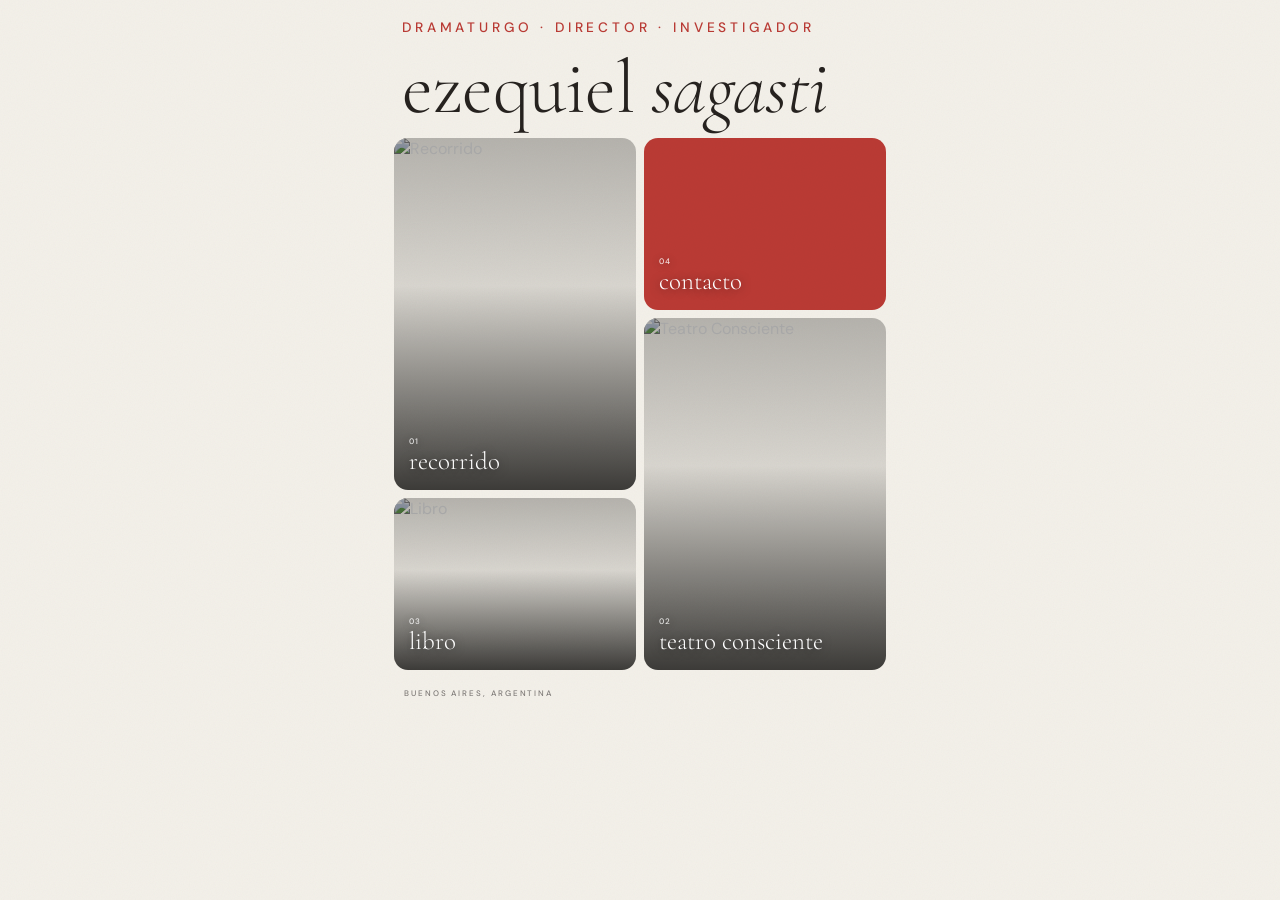
==== index.html @ 7ceebd23 "Add files via upload" ====
<!doctype html>
<html lang="es">
<head>
<meta charset="utf-8">
<meta name="viewport" content="width=device-width, initial-scale=1">
<title>Ezequiel Sagasti</title>
<link rel="stylesheet" href="shared.css">
<link rel="stylesheet" href="site.css">
</head>
<body class="bg-paper grain">

  <div class="statusbar"><span>9:41</span><span class="dots"><i></i><i></i><i></i></span></div>

  <div class="home-screen stagger">
    <div class="mhero">
      <div class="hero-head">
        <div class="eyebrow">dramaturgo · director · investigador</div>
        <h1>ezequiel <em>sagasti</em></h1>
      </div>
    </div>
    <div class="mosaic">
      <a class="mt a" href="recorrido.html"><img src="assets/retrato-ezequiel.jpg" alt="Recorrido"><span class="lab"><span class="n">01</span><span class="t">recorrido</span></span></a>
      <a class="mt b red" href="contacto.html"><span class="lab"><span class="n">04</span><span class="t">contacto</span></span></a>
      <a class="mt c" href="teatro-consciente.html"><img src="assets/tc-04.jpg" alt="Teatro Consciente"><span class="lab"><span class="n">02</span><span class="t">teatro consciente</span></span></a>
      <a class="mt d" href="libro.html"><img src="assets/tapa-libro.jpg" alt="Libro"><span class="lab"><span class="n">03</span><span class="t">libro</span></span></a>
    </div>
    <div class="home-pie">buenos aires, argentina</div>
  </div>

  <script src="anim.js" defer></script>
</body>
</html>
---- shared.css ----
/* ============================================================
   EZEQUIEL SAGASTI — sistema base compartido
   Cormorant Garamond es la voz · DM Sans es la estructura
   ============================================================ */

@import url('https://fonts.googleapis.com/css2?family=Cormorant+Garamond:ital,wght@0,300;0,400;0,500;1,300;1,400;1,500&family=DM+Sans:ital,opsz,wght@0,9..40,300..600;1,9..40,300..500&display=swap');

:root {
  /* color */
  --charcoal:    oklch(0.205 0.010 60);   /* casi negro, cálido */
  --charcoal-2:  oklch(0.255 0.010 60);
  --paper:       oklch(0.955 0.010 85);   /* blanco papel cálido */
  --paper-2:     oklch(0.915 0.012 85);
  --ink:         oklch(0.255 0.008 60);   /* texto carbón */
  --gray:        oklch(0.585 0.006 60);   /* gris dato */
  --gray-soft:   oklch(0.700 0.005 60);
  --red:         oklch(0.535 0.165 27);   /* rojo teatral */
  --red-bright:  oklch(0.585 0.185 27);
  --gold:        oklch(0.720 0.075 75);   /* dorado fechas/premios */

  /* tipo */
  --serif: 'Cormorant Garamond', Georgia, serif;
  --sans:  'DM Sans', system-ui, sans-serif;
}

* { margin: 0; padding: 0; box-sizing: border-box; -webkit-font-smoothing: antialiased; }

html, body { height: 100%; }
body { font-family: var(--sans); }

img { display: block; max-width: 100%; }
a { color: inherit; text-decoration: none; }
button { font: inherit; color: inherit; background: none; border: none; cursor: pointer; }

/* ---- voz: Cormorant ------------------------------------------------ */
.display {
  font-family: var(--serif);
  font-weight: 300;
  line-height: 0.95;
  letter-spacing: -0.01em;
}
.display-italic {
  font-family: var(--serif);
  font-weight: 300;
  font-style: italic;
  line-height: 1.05;
}
.quote {
  font-family: var(--serif);
  font-style: italic;
  font-weight: 300;
  line-height: 1.25;
}

/* ---- estructura: DM Sans ------------------------------------------ */
.eyebrow {
  font-family: var(--sans);
  font-weight: 500;
  font-size: 9px;
  letter-spacing: 0.28em;
  text-transform: uppercase;
  color: var(--red);
  display: inline-flex;
  align-items: center;
  gap: 10px;
}
.eyebrow::before {
  content: "";
  width: 22px;
  height: 1px;
  background: var(--red);
}

.pagehead {
  font-family: var(--sans);
  font-weight: 500;
  font-size: 9px;
  letter-spacing: 0.22em;
  text-transform: uppercase;
  color: var(--gray);
  display: flex;
  justify-content: space-between;
}

.navlink {
  font-family: var(--sans);
  font-weight: 500;
  font-size: 9px;
  letter-spacing: 0.18em;
  text-transform: uppercase;
}

.body-text {
  font-family: var(--sans);
  font-weight: 300;
  font-size: 13px;
  line-height: 1.85;
  text-wrap: pretty;
}

.tag {
  font-family: var(--sans);
  font-weight: 500;
  font-size: 9px;
  letter-spacing: 0.16em;
  text-transform: uppercase;
  padding: 4px 10px;
  border: 0.5px solid var(--gray);
  border-radius: 100px;
  color: var(--gray);
  display: inline-block;
  white-space: nowrap;
}
.tag--rojo { border-color: var(--red); color: var(--red); }
.tag--oro  { border-color: var(--gold); color: var(--gold); }

.btn {
  font-family: var(--sans);
  font-weight: 500;
  font-size: 10px;
  letter-spacing: 0.16em;
  text-transform: uppercase;
  display: inline-flex;
  align-items: center;
  gap: 8px;
  padding: 13px 22px;
  border: 0.5px solid currentColor;
  transition: background .25s, color .25s;
}

.num {
  font-family: var(--serif);
  font-style: italic;
  font-size: 13px;
  color: var(--gray);
}

.datum {
  font-family: var(--serif);
  font-style: italic;
  font-size: 14px;
  color: var(--gray);
}

/* ---- texturas ----------------------------------------------------- */
/* grano sutil, se aplica como overlay fijo dentro del “teléfono” */
.grain::after {
  content: "";
  position: fixed;
  inset: 0;
  pointer-events: none;
  z-index: 9999;
  background-image: url("data:image/svg+xml,%3Csvg xmlns='http://www.w3.org/2000/svg' width='180' height='180'%3E%3Cfilter id='n'%3E%3CfeTurbulence type='fractalNoise' baseFrequency='0.85' numOctaves='2' stitchTiles='stitch'/%3E%3C/filter%3E%3Crect width='100%25' height='100%25' filter='url(%23n)'/%3E%3C/svg%3E");
  background-size: 180px 180px;
  opacity: 0.05;
  mix-blend-mode: multiply;
}
.grain--light::after { mix-blend-mode: multiply; opacity: 0.045; }
.grain--dark::after  { mix-blend-mode: soft-light; opacity: 0.10; }

/* placeholder de imagen rayado con etiqueta monospace */
.ph {
  position: relative;
  background-color: color-mix(in oklch, var(--ph-bg, #444) 92%, transparent);
  background-image: repeating-linear-gradient(
    45deg,
    transparent, transparent 7px,
    color-mix(in oklch, var(--ph-line, #fff) 9%, transparent) 7px,
    color-mix(in oklch, var(--ph-line, #fff) 9%, transparent) 8px
  );
  display: flex;
  align-items: center;
  justify-content: center;
  overflow: hidden;
}
.ph span {
  font-family: ui-monospace, 'SF Mono', Menlo, monospace;
  font-size: 9px;
  letter-spacing: 0.08em;
  text-transform: lowercase;
  color: var(--ph-line, #fff);
  opacity: 0.55;
  text-align: center;
  padding: 0 12px;
}

/* status bar minimal del teléfono */
.statusbar {
  height: 34px;
  display: flex;
  align-items: center;
  justify-content: space-between;
  padding: 0 22px 0 26px;
  font-family: var(--sans);
  font-weight: 500;
  font-size: 11px;
  letter-spacing: 0.02em;
  flex: none;
}
.statusbar .dots { display: flex; gap: 4px; align-items: center; }
.statusbar .dots i {
  width: 5px; height: 5px; border-radius: 50%;
  background: currentColor; display: block; opacity: 0.85;
}

::-webkit-scrollbar { width: 0; height: 0; }
---- site.css ----
/* ============================================================
   EZEQUIEL SAGASTI — sitio multipágina
   Home (mosaico molinete) + Recorrido + Teatro Consciente + Libro
   Usa los tokens y helpers de ../shared/shared.css
   ============================================================ */

*{box-sizing:border-box;}
html,body{margin:0;}
body{
  font-family:var(--sans);
  background:var(--paper); color:var(--ink);
  min-height:100vh;
  -webkit-font-smoothing:antialiased;
}
img{display:block;max-width:100%;}
a{color:inherit;text-decoration:none;}
::-webkit-scrollbar{width:0;height:0;}

/* fondos de página */
body.bg-paper { background:var(--paper);  color:var(--ink);  }
body.bg-paper2{ background:var(--paper-2); color:var(--ink);  }
body.bg-dark  { background:var(--charcoal); color:var(--paper); }

/* grano */
.grain::after{content:"";position:fixed;inset:0;pointer-events:none;z-index:60;
  background-image:url("data:image/svg+xml,%3Csvg xmlns='http://www.w3.org/2000/svg' width='160' height='160'%3E%3Cfilter id='n'%3E%3CfeTurbulence type='fractalNoise' baseFrequency='0.85' numOctaves='2' stitchTiles='stitch'/%3E%3C/filter%3E%3Crect width='100%25' height='100%25' filter='url(%23n)'/%3E%3C/svg%3E");background-size:160px;}
body.bg-dark .grain::after{mix-blend-mode:soft-light;opacity:.10;}
body.bg-paper .grain::after, body.bg-paper2 .grain::after{mix-blend-mode:multiply;opacity:.045;}

/* status bar (chrome del teléfono) */
.statusbar{height:34px;display:flex;align-items:center;justify-content:space-between;
  padding:0 22px 0 26px;font-family:var(--sans);font-weight:500;font-size:11px;color:inherit;}
.statusbar .dots{display:flex;gap:4px;align-items:center;}
.statusbar .dots i{width:5px;height:5px;border-radius:50%;background:currentColor;display:block;opacity:.85;}

/* ---- topbar + menú (páginas internas) ---- */
.topbar{
  position:sticky;top:0;z-index:30;
  display:flex;align-items:center;justify-content:space-between;
  padding:12px 22px 14px;
  background:inherit;
  border-bottom:0.5px solid color-mix(in oklch, currentColor 16%, transparent);
}
.topbar .name{font-family:var(--serif);font-weight:400;font-size:19px;letter-spacing:.01em;}
.topbar .name em{font-style:italic;color:var(--red);}
.burger{display:flex;flex-direction:column;gap:4px;padding:6px;border:0;background:none;cursor:pointer;}
.burger i{width:21px;height:1px;background:currentColor;display:block;transition:.3s;}

.menu{position:fixed;inset:0;z-index:80;background:var(--charcoal);color:var(--paper);
  transform:translateY(-100%);transition:transform .5s cubic-bezier(.7,0,.2,1);
  display:flex;flex-direction:column;padding:22px;}
.menu.open{transform:translateY(0);}
.menu .menu-top{display:flex;justify-content:space-between;align-items:center;margin-bottom:40px;}
.menu .menu-top .name{font-family:var(--serif);font-size:19px;}
.menu .close{font-family:var(--serif);font-size:30px;line-height:1;font-weight:300;border:0;background:none;color:inherit;cursor:pointer;}
.menu nav{display:flex;flex-direction:column;flex:1;justify-content:center;}
.menu nav a{font-family:var(--serif);font-weight:300;font-size:34px;line-height:1.15;
  display:flex;align-items:baseline;gap:14px;transition:color .25s;
  padding:16px 0;border-top:0.5px solid color-mix(in oklch,var(--paper) 16%,transparent);}
.menu nav a:last-child{border-bottom:0.5px solid color-mix(in oklch,var(--paper) 16%,transparent);}
.menu nav a:hover,.menu nav a.active{color:var(--red-bright);}
.menu nav a .mi{font-family:var(--serif);font-style:italic;font-size:13px;color:var(--gray-soft);}
.menu .menu-foot{font-family:var(--sans);font-weight:500;font-size:9px;letter-spacing:.18em;text-transform:uppercase;color:var(--gray-soft);}

/* ============ HOME · mosaico molinete ============ */
.home-screen{position:relative;}
.mhero{padding:18px 22px 14px;}
.mhero .hero-head{display:inline-block;}
.mhero .eyebrow{display:block;width:auto;white-space:nowrap;
  letter-spacing:0.28em;
  font-size:clamp(7.2px,2.56vw,13.7px);margin-bottom:18px;color:var(--red);}
.mhero .eyebrow::before{content:none;}
.mhero h1{font-family:var(--serif);font-weight:300;font-size:clamp(40px,14.2vw,76px);line-height:.92;letter-spacing:-.01em;
  white-space:nowrap;}
.mhero h1 em{font-style:italic;}
.mosaic{display:grid;grid-template-columns:1fr 1fr;grid-template-rows:repeat(3,clamp(132px,40vw,172px));gap:8px;padding:0 14px 4px;}
.mt{border-radius:14px;overflow:hidden;position:relative;display:flex;align-items:flex-end;padding:15px;color:#fff;}
.mt img{position:absolute;inset:0;width:100%;height:100%;object-fit:cover;filter:grayscale(.3) brightness(.66);}
.mt:has(img)::before{content:"";position:absolute;inset:0;z-index:0;
  background:linear-gradient(to top, rgba(20,19,17,.82), rgba(20,19,17,.12) 58%, rgba(20,19,17,.28));}
.mt .lab{position:relative;z-index:1;color:#fff;text-shadow:0 1px 10px rgba(0,0,0,.5);}
.mt .n{display:block;font-family:var(--sans);font-weight:500;font-size:8px;letter-spacing:.16em;text-transform:uppercase;opacity:.85;margin-bottom:3px;}
.mt .t{font-family:var(--serif);font-weight:300;font-size:25px;line-height:1.02;}
.mt.red{background:var(--red);}
.mt.red::before{content:none;}
.mt .ar{position:absolute;top:14px;right:15px;z-index:1;font-size:14px;opacity:.85;}
/* molinete: a recorrido (alta izq), b contacto (rojo), c teatro (alta der), d libro */
.mt.a{grid-column:1;grid-row:1/3;}
.mt.b{grid-column:2;grid-row:1;}
.mt.c{grid-column:2;grid-row:2/4;}
.mt.d{grid-column:1;grid-row:3;}
.home-pie{padding:14px 24px 30px;font-family:var(--sans);font-weight:500;font-size:8px;letter-spacing:.24em;text-transform:uppercase;color:var(--gray);}

/* ============ bloques de sección ============ */
section.block{padding:50px 22px;position:relative;}
.block.dark{background:var(--charcoal);color:var(--paper);}
.block.dark .body-text{color:color-mix(in oklch,var(--paper) 76%,transparent);}
.block.paper{background:var(--paper);color:var(--ink);}
.block.paper2{background:var(--paper-2);color:var(--ink);}
.block::before{content:"";position:absolute;inset:0;pointer-events:none;z-index:0;
  background-image:url("data:image/svg+xml,%3Csvg xmlns='http://www.w3.org/2000/svg' width='160' height='160'%3E%3Cfilter id='n'%3E%3CfeTurbulence type='fractalNoise' baseFrequency='0.85' numOctaves='2' stitchTiles='stitch'/%3E%3C/filter%3E%3Crect width='100%25' height='100%25' filter='url(%23n)'/%3E%3C/svg%3E");background-size:160px;}
.block.dark::before{mix-blend-mode:soft-light;opacity:.10;}
.block.paper::before,.block.paper2::before{mix-blend-mode:multiply;opacity:.05;}
.block>*{position:relative;z-index:1;}

.section-eye{margin-bottom:16px;}
.section-title{font-size:46px;margin:2px 0 22px;line-height:.98;}
.section-title em{font-style:italic;}
.mid-title{font-family:var(--serif);font-weight:300;font-size:46px;line-height:.98;letter-spacing:-.01em;margin-top:68px;}
.mid-title em{font-style:italic;}
p.body-text+p.body-text{margin-top:15px;}
.body-text strong{font-weight:550;color:inherit;}
.body-text a{color:inherit;border-bottom:0.5px solid color-mix(in oklch, currentColor 38%, transparent);transition:color .25s,border-color .25s;}
.body-text a:hover{color:var(--red-bright);border-color:var(--red-bright);}
.body-text a strong{font-weight:550;}
#sueno{scroll-margin-top:64px;}

.portrait{aspect-ratio:3/4;margin:4px 0 26px;overflow:hidden;}
.portrait img{width:100%;height:100%;object-fit:cover;display:block;}

.tags-row{display:flex;flex-wrap:wrap;gap:7px;margin:20px 0;}
.pull{border-left:1.5px solid var(--red);padding-left:18px;margin:30px 0;font-size:25px;}

.pilars{display:flex;flex-direction:column;gap:0;margin-top:14px;}
.pilar{padding:24px 0;border-top:0.5px solid color-mix(in oklch,var(--paper) 16%,transparent);}
.pilar:last-child{border-bottom:0.5px solid color-mix(in oklch,var(--paper) 16%,transparent);}
.pilar .ph-num{display:flex;align-items:baseline;gap:14px;margin-bottom:9px;}
.pilar .num{color:var(--gold);}
.pilar h4{font-family:var(--serif);font-weight:300;font-size:30px;}

.ficha{display:flex;flex-direction:column;margin-top:26px;}
.ficha .row{display:flex;justify-content:space-between;align-items:baseline;gap:16px;padding:12px 0;
  border-top:0.5px solid color-mix(in oklch,var(--paper) 12%,transparent);border-bottom:0.5px solid color-mix(in oklch,var(--paper) 12%,transparent);}
.ficha .k{font-family:var(--sans);font-weight:500;font-size:9px;letter-spacing:.18em;text-transform:uppercase;opacity:.55;}
.ficha .v{font-family:var(--serif);font-style:italic;font-size:15px;text-align:right;}
#teatro .ficha .v{white-space:nowrap;font-size:13.5px;}
#teatro .ficha .k{white-space:nowrap;}

/* aire teatro */
#teatro .section-title{margin-bottom:30px;}
#teatro .pilars{margin-top:28px;}
#teatro .pilar{padding:32px 0;}
#teatro .pull{margin-top:48px;margin-bottom:36px;}
#teatro .body-text+.body-text{margin-top:22px;}
#teatro .ficha{margin-top:44px;}
#teatro .mid-title{margin-top:88px;}
#teatro .mid-title+.body-text{margin-top:32px;}
#teatro .ext-link{margin-top:34px;}

/* carrusel redondeado vertical (estilo teselas) */
.polaroid-carousel{margin:46px 0 40px;}
.po-stack{position:relative;width:225px;margin:6px auto 0;}
.po-back{display:none;}
.po-card{position:relative;z-index:3;margin:0;background:none;padding:0;border-radius:18px;overflow:hidden;
  box-shadow:0 22px 46px -20px rgba(0,0,0,.6);transform:none;will-change:transform,opacity;}
.po-pic{aspect-ratio:4/5;overflow:hidden;background:#2a2724;border-radius:18px;position:relative;}
.po-pic img{position:absolute;inset:0;width:100%;height:100%;object-fit:cover;display:block;opacity:1;transition:opacity .5s ease;}
.po-zone{position:absolute;top:0;bottom:0;width:42%;z-index:4;background:none;border:0;cursor:pointer;}
.po-zone.prev{left:-6%;}.po-zone.next{right:-6%;}
.po-chev{position:absolute;top:50%;transform:translateY(-50%);z-index:5;font-family:var(--serif);font-size:32px;line-height:1;color:rgba(255,255,255,.8);pointer-events:none;text-shadow:0 1px 8px rgba(0,0,0,.55);}
.po-chev.prev{left:8px;}.po-chev.next{right:8px;}
.po-dots{display:flex;gap:6px;justify-content:center;margin-top:24px;}
.po-dots i{width:6px;height:6px;border-radius:50%;background:color-mix(in oklch,var(--paper) 25%,transparent);transition:.3s;cursor:pointer;}
.po-dots i.on{background:var(--red);width:18px;border-radius:3px;}

/* links externos */
.link-row{display:flex;flex-direction:column;gap:14px;align-items:center;margin-top:22px;}
.ext-link{display:flex;align-items:center;gap:11px;width:fit-content;margin:22px auto 0;
  font-family:var(--sans);font-weight:500;font-size:13px;letter-spacing:.03em;
  color:color-mix(in oklch,var(--paper) 85%,transparent);padding-bottom:4px;text-align:center;
  border-bottom:0.5px solid color-mix(in oklch,var(--paper) 28%,transparent);transition:color .25s,border-color .25s;}
.ext-link:hover{color:var(--red-bright);border-color:var(--red-bright);}
.ext-link .ic{width:19px;height:19px;flex:none;}
.link-row .ext-link{margin:0;}

/* libro */
.book-title{display:block;font-size:40px;line-height:1;}
.book-subtitle{display:block;font-size:22px;color:inherit;margin-top:8px;line-height:1.05;margin-bottom:8px;}
.book-cover{aspect-ratio:2/3;max-width:230px;margin:38px 0;box-shadow:0 22px 46px -20px rgba(0,0,0,.5);}
.book-cover img{width:100%;height:100%;object-fit:cover;display:block;}
#libro .body-text+.body-text{margin-top:22px;}
.price-card{border:0.5px solid color-mix(in oklch,var(--ink) 22%,transparent);padding:22px 20px;margin-top:44px;}
.price-card .label{font-family:var(--sans);font-weight:500;font-size:9px;letter-spacing:.2em;text-transform:uppercase;color:var(--gray);}
.price-card .price{font-family:var(--serif);font-weight:300;font-size:44px;margin:8px 0 4px;}
.buy-btns{display:flex;flex-direction:column;gap:10px;margin-top:22px;}
.btn{font-family:var(--sans);font-weight:500;font-size:10px;letter-spacing:.16em;text-transform:uppercase;
  display:inline-flex;align-items:center;justify-content:center;gap:8px;padding:15px 22px;border:0.5px solid currentColor;transition:background .25s,color .25s;}
.btn--solid{background:var(--ink);color:var(--paper);border-color:var(--ink);}
.btn--solid:hover{background:var(--red);border-color:var(--red);}
#libro .pull{margin:44px 0;}

/* contacto (en home) */
.contact-list{display:flex;flex-direction:column;margin-top:40px;}
.contact-row{display:flex;justify-content:space-between;align-items:baseline;gap:16px;padding:20px 2px;
  border-top:0.5px solid color-mix(in oklch,var(--paper) 16%,transparent);transition:padding-left .25s,color .25s;}
.contact-row:last-child{border-bottom:0.5px solid color-mix(in oklch,var(--paper) 16%,transparent);}
.contact-row .cr-k{font-family:var(--sans);font-weight:500;font-size:9px;letter-spacing:.18em;text-transform:uppercase;color:color-mix(in oklch,var(--paper) 42%,transparent);}
.contact-row .cr-v{font-family:var(--serif);font-style:italic;font-size:18px;color:color-mix(in oklch,var(--paper) 88%,transparent);text-align:right;transition:color .25s;}
.contact-row:hover{padding-left:10px;}
.contact-row:hover .cr-v{color:var(--red-bright);}

/* navegación entre páginas (pie de sección) */
.pagenav{display:flex;justify-content:space-between;align-items:center;gap:14px;
  padding:26px 22px 40px;border-top:0.5px solid color-mix(in oklch, currentColor 16%, transparent);}
.pagenav a{font-family:var(--sans);font-weight:500;font-size:9px;letter-spacing:.16em;text-transform:uppercase;
  color:color-mix(in oklch, currentColor 60%, transparent);transition:color .25s;}
.pagenav a:hover{color:var(--red-bright);}
.pagenav .nxt{font-family:var(--serif);font-style:italic;font-size:18px;letter-spacing:0;text-transform:none;color:inherit;}

/* ============================================================
   ANIMACIONES
   ============================================================ */
@media (prefers-reduced-motion: no-preference){
  /* — entrada escalonada — */
  html.anims .stagger>*:nth-child(-n+6){opacity:0;animation:riseIn .6s cubic-bezier(.2,.8,.2,1) both;}
  html.anims .stagger>*:nth-child(1){animation-delay:.45s}
  html.anims .stagger>*:nth-child(2){animation-delay:.58s}
  html.anims .stagger>*:nth-child(3){animation-delay:.71s}
  html.anims .stagger>*:nth-child(4){animation-delay:.84s}
  html.anims .stagger>*:nth-child(5){animation-delay:.97s}
  html.anims .stagger>*:nth-child(6){animation-delay:1.1s}
  @keyframes riseIn{from{opacity:0;transform:translateY(18px)}to{opacity:1;transform:none}}

  /* — máquina de escribir — */
  [data-typewriter].typing::after{content:"";display:inline-block;width:2px;height:.9em;background:var(--red);
    margin-left:3px;vertical-align:-1px;animation:caret .6s step-end infinite;}
  @keyframes caret{50%{opacity:0}}
}

/* ============================================================
   RESPONSIVE — columna centrada + chrome de teléfono adaptativo
   El diseño es mobile-first; en pantallas grandes se centra una
   columna cómoda y se oculta la barra de estado simulada.
   ============================================================ */
.statusbar, .topbar, main, .home-screen{
  max-width:520px; margin-left:auto; margin-right:auto;
}
.menu .menu-top, .menu nav, .menu .menu-foot{
  width:100%; max-width:520px; margin-left:auto; margin-right:auto;
}
@media (min-width:600px){
  .statusbar{display:none;}            /* chrome de teléfono solo en mobile */
  .topbar{top:0;}
}
@media (min-width:900px){
  /* un poco más de aire lateral en escritorio */
  section.block{padding-left:28px;padding-right:28px;}
}
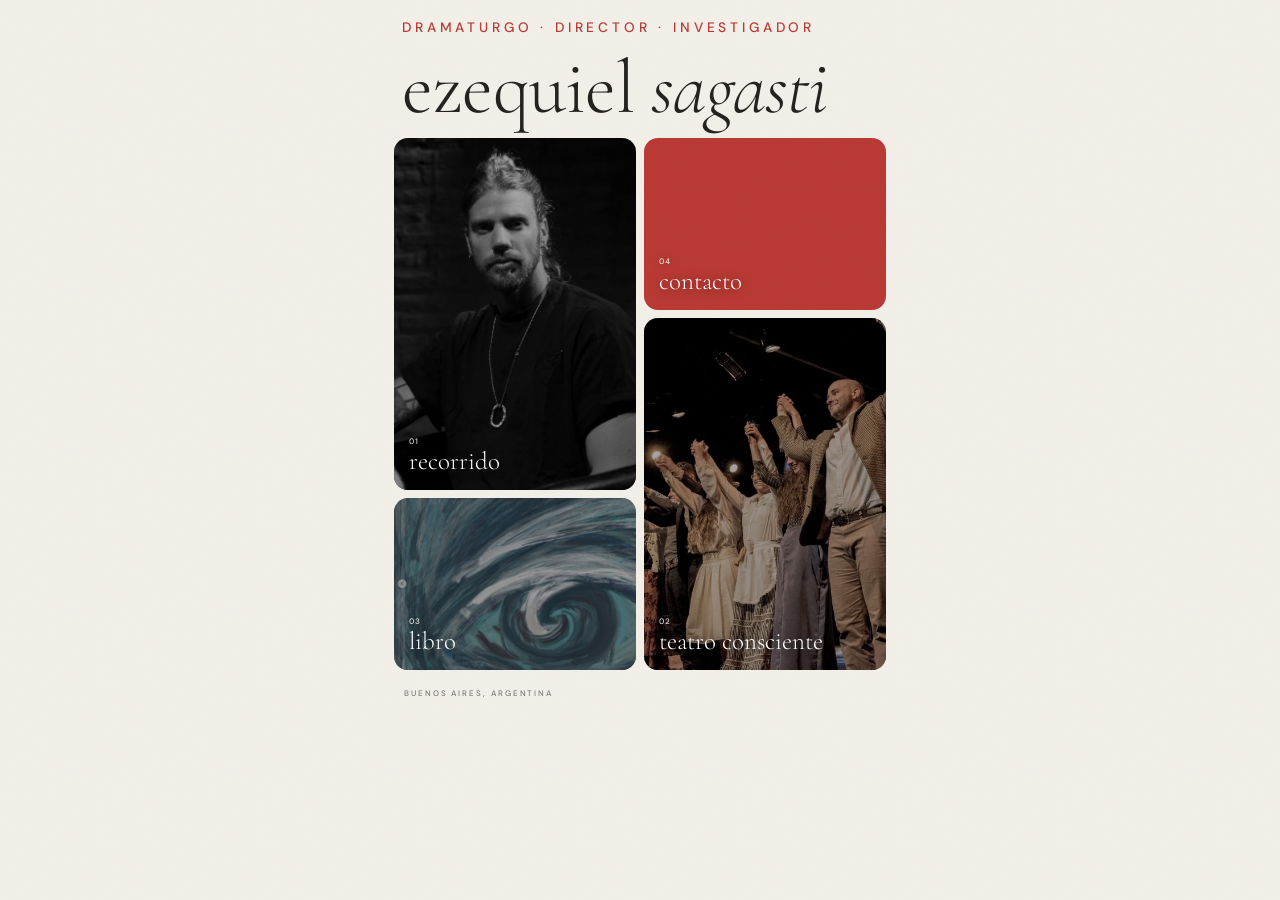
==== commit 9deed512: "Update index.html" ====
--- a/index.html
+++ b/index.html
@@ -6,6 +6,38 @@
 <title>Ezequiel Sagasti</title>
 <link rel="stylesheet" href="shared.css">
 <link rel="stylesheet" href="site.css">
+  <script type="application/ld+json">
+{
+  "@context": "https://schema.org",
+  "@type": "Person",
+  "name": "Ezequiel Sagasti",
+  "url": "https://ezequielsagasti.com",
+  "image": "https://ezequielsagasti.com/assets/retrato-ezequiel.jpg",
+  "jobTitle": "Dramaturgo y director teatral",
+  "description": "Dramaturgo, director e investigador. Fundador de Teatro Consciente y autor del libro Teatro Consciente.",
+  "nationality": "Argentina",
+  "homeLocation": {
+    "@type": "Place",
+    "name": "Vicente López, Buenos Aires, Argentina"
+  },
+  "alumniOf": {
+    "@type": "CollegeOrUniversity",
+    "name": "Universidad de Buenos Aires"
+  },
+  "worksFor": {
+    "@type": "Organization",
+    "name": "Teatro Consciente",
+    "url": "https://teatroconsciente.com.ar"
+  },
+  "sameAs": [
+    "https://www.instagram.com/ezequielsagasti/",
+    "https://www.threads.com/@ezequielsagasti",
+    "https://x.com/ezequielsagasti",
+    "https://www.facebook.com/ezequiel.sagasti/",
+    "http://www.alternativateatral.com/persona111620-ezequiel-sagasti"
+  ]
+}
+</script>
 </head>
 <body class="bg-paper grain">
 
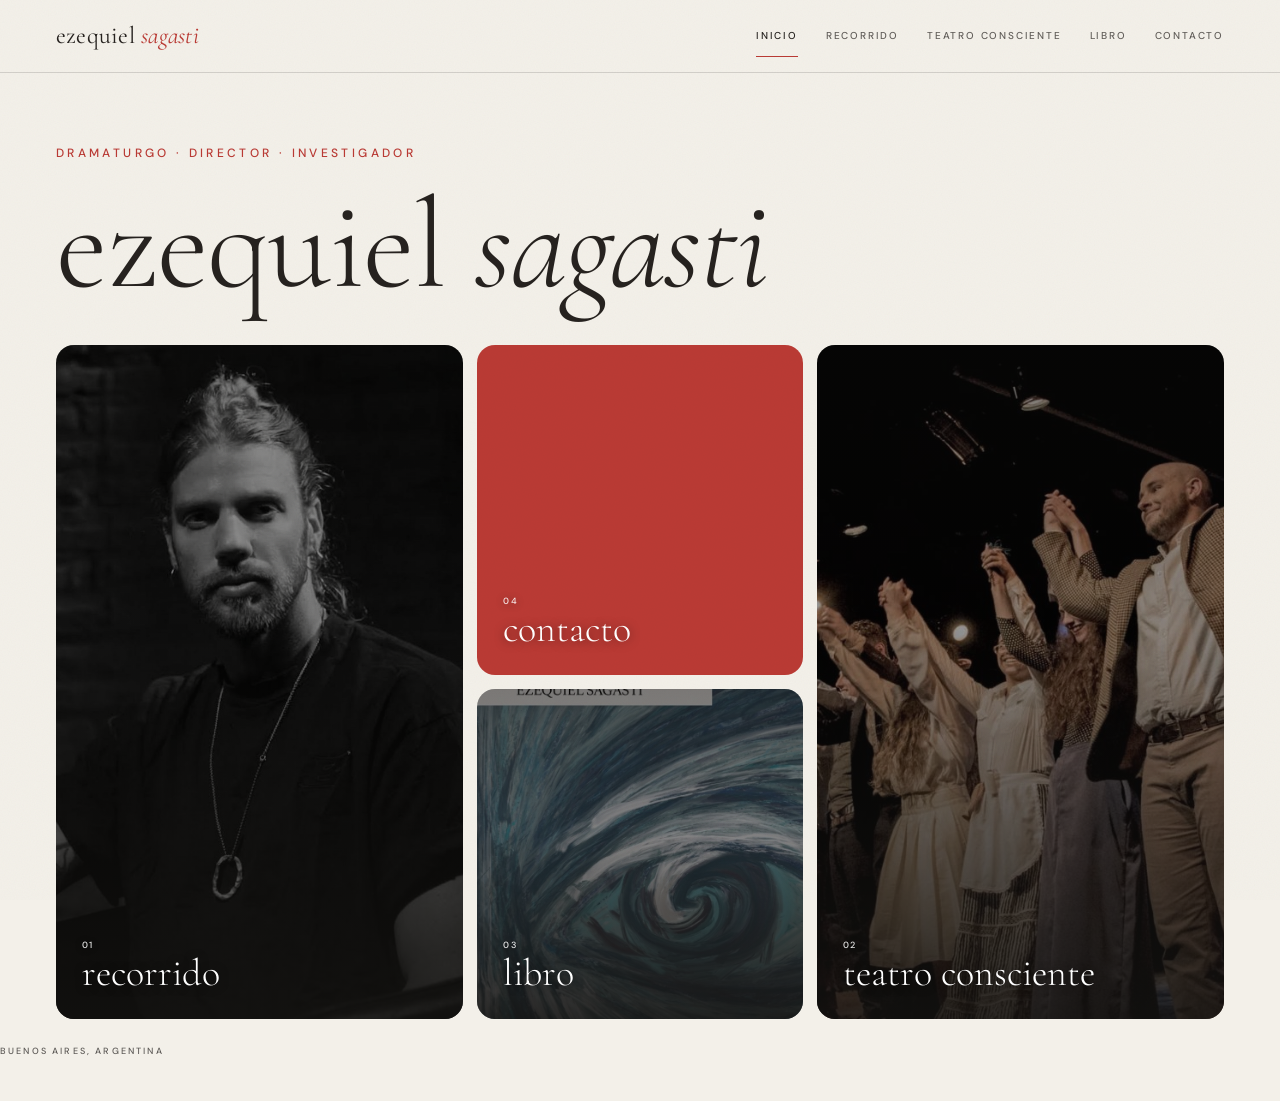
==== commit 3876b694: "Add files via upload" ====
--- a/index.html
+++ b/index.html
@@ -1,64 +1,55 @@
-<!doctype html>
+<!DOCTYPE html>
 <html lang="es">
 <head>
-<meta charset="utf-8">
+<meta charset="UTF-8">
 <meta name="viewport" content="width=device-width, initial-scale=1">
-<title>Ezequiel Sagasti</title>
+<title>Ezequiel Sagasti — Dramaturgo y director teatral</title>
+<meta name="description" content="Ezequiel Sagasti, dramaturgo, director teatral e investigador. Fundador de Teatro Consciente y autor del libro «Teatro consciente: hacia un teatro fenomenológico».">
+<link rel="canonical" href="https://ezequielsagasti.com/">
+<meta property="og:type" content="website">
+<meta property="og:locale" content="es_AR">
+<meta property="og:site_name" content="Ezequiel Sagasti">
+<meta property="og:title" content="Ezequiel Sagasti — Dramaturgo y director teatral">
+<meta property="og:description" content="Ezequiel Sagasti, dramaturgo, director teatral e investigador. Fundador de Teatro Consciente y autor del libro «Teatro consciente: hacia un teatro fenomenológico».">
+<meta property="og:url" content="https://ezequielsagasti.com/">
+<meta property="og:image" content="https://ezequielsagasti.com/assets/retrato-ezequiel.jpg">
+<meta name="twitter:card" content="summary_large_image">
+<link rel="icon" type="image/png" href="assets/favicon.png">
+<link rel="apple-touch-icon" href="assets/favicon.png">
+<link rel="preconnect" href="https://fonts.googleapis.com">
+<link rel="preconnect" href="https://fonts.gstatic.com" crossorigin>
+<link rel="stylesheet" href="https://fonts.googleapis.com/css2?family=Cormorant+Garamond:ital,wght@0,300;0,400;0,500;1,300;1,400;1,500&amp;family=DM+Sans:ital,opsz,wght@0,9..40,300..600;1,9..40,300..500&amp;display=swap">
 <link rel="stylesheet" href="shared.css">
 <link rel="stylesheet" href="site.css">
-  <script type="application/ld+json">
-{
-  "@context": "https://schema.org",
-  "@type": "Person",
-  "name": "Ezequiel Sagasti",
-  "url": "https://ezequielsagasti.com",
-  "image": "https://ezequielsagasti.com/assets/retrato-ezequiel.jpg",
-  "jobTitle": "Dramaturgo y director teatral",
-  "description": "Dramaturgo, director e investigador. Fundador de Teatro Consciente y autor del libro Teatro Consciente.",
-  "nationality": "Argentina",
-  "homeLocation": {
-    "@type": "Place",
-    "name": "Vicente López, Buenos Aires, Argentina"
-  },
-  "alumniOf": {
-    "@type": "CollegeOrUniversity",
-    "name": "Universidad de Buenos Aires"
-  },
-  "worksFor": {
-    "@type": "Organization",
-    "name": "Teatro Consciente",
-    "url": "https://teatroconsciente.com.ar"
-  },
-  "sameAs": [
-    "https://www.instagram.com/ezequielsagasti/",
-    "https://www.threads.com/@ezequielsagasti",
-    "https://x.com/ezequielsagasti",
-    "https://www.facebook.com/ezequiel.sagasti/",
-    "http://www.alternativateatral.com/persona111620-ezequiel-sagasti"
-  ]
-}
-</script>
+<script src="anim.js"></script>
 </head>
 <body class="bg-paper grain">
-
-  <div class="statusbar"><span>9:41</span><span class="dots"><i></i><i></i><i></i></span></div>
-
-  <div class="home-screen stagger">
-    <div class="mhero">
-      <div class="hero-head">
-        <div class="eyebrow">dramaturgo · director · investigador</div>
-        <h1>ezequiel <em>sagasti</em></h1>
-      </div>
-    </div>
-    <div class="mosaic">
-      <a class="mt a" href="recorrido.html"><img src="assets/retrato-ezequiel.jpg" alt="Recorrido"><span class="lab"><span class="n">01</span><span class="t">recorrido</span></span></a>
-      <a class="mt b red" href="contacto.html"><span class="lab"><span class="n">04</span><span class="t">contacto</span></span></a>
-      <a class="mt c" href="teatro-consciente.html"><img src="assets/tc-04.jpg" alt="Teatro Consciente"><span class="lab"><span class="n">02</span><span class="t">teatro consciente</span></span></a>
-      <a class="mt d" href="libro.html"><img src="assets/tapa-libro.jpg" alt="Libro"><span class="lab"><span class="n">03</span><span class="t">libro</span></span></a>
-    </div>
-    <div class="home-pie">buenos aires, argentina</div>
-  </div>
-
-  <script src="anim.js" defer></script>
+<a class="skip" href="#contenido">Saltar al contenido</a>
+<header class="topbar">
+<a class="name" href="index.html">ezequiel <em>sagasti</em></a>
+<nav class="topnav" aria-label="Principal"><a href="index.html" class="active" aria-current="page">inicio</a><a href="recorrido.html">recorrido</a><a href="teatro-consciente.html">teatro consciente</a><a href="libro.html">libro</a><a href="contacto.html">contacto</a></nav>
+<button class="burger" id="burger" type="button" aria-label="Abrir menú" aria-expanded="false" aria-controls="menu"><i></i><i></i><i></i></button>
+</header>
+<div class="menu" id="menu" aria-hidden="true">
+<div class="menu-top"><span class="name">ezequiel sagasti</span><button class="close" id="close" type="button" aria-label="Cerrar menú">×</button></div>
+<nav aria-label="Menú">
+<a href="index.html" class="active" aria-current="page"><span class="mi">00</span> inicio</a>
+<a href="recorrido.html"><span class="mi">01</span> recorrido</a>
+<a href="teatro-consciente.html"><span class="mi">02</span> teatro consciente</a>
+<a href="libro.html"><span class="mi">03</span> libro</a>
+<a href="contacto.html"><span class="mi">04</span> contacto</a>
+</nav>
+<div class="menu-foot">buenos aires · argentina</div>
+</div>
+<main id="contenido" class="home-screen stagger">
+<div class="mhero"><div class="hero-head"><p class="eyebrow">dramaturgo · director · investigador</p><h1>ezequiel <em>sagasti</em></h1></div></div>
+<nav class="mosaic" aria-label="Secciones">
+<a class="mt a has-img" href="recorrido.html"><img src="assets/retrato-ezequiel.jpg" alt="" width="896" height="1179" fetchpriority="high" decoding="async"><span class="lab"><span class="n">01</span><span class="t">recorrido</span></span></a>
+<a class="mt b red" href="contacto.html"><span class="lab"><span class="n">04</span><span class="t">contacto</span></span></a>
+<a class="mt c has-img" href="teatro-consciente.html"><img src="assets/tc-04.jpg" alt="" width="1400" height="788" loading="lazy" decoding="async"><span class="lab"><span class="n">02</span><span class="t">teatro consciente</span></span></a>
+<a class="mt d has-img" href="libro.html"><img src="assets/tapa-libro.jpg" alt="" width="758" height="1024" loading="lazy" decoding="async"><span class="lab"><span class="n">03</span><span class="t">libro</span></span></a>
+</nav>
+</main>
+<footer class="home-pie">buenos aires, argentina</footer>
 </body>
 </html>
--- a/shared.css
+++ b/shared.css
@@ -1,206 +1,29 @@
-/* ============================================================
-   EZEQUIEL SAGASTI — sistema base compartido
-   Cormorant Garamond es la voz · DM Sans es la estructura
-   ============================================================ */
-
-@import url('https://fonts.googleapis.com/css2?family=Cormorant+Garamond:ital,wght@0,300;0,400;0,500;1,300;1,400;1,500&family=DM+Sans:ital,opsz,wght@0,9..40,300..600;1,9..40,300..500&display=swap');
-
-:root {
-  /* color */
-  --charcoal:    oklch(0.205 0.010 60);   /* casi negro, cálido */
-  --charcoal-2:  oklch(0.255 0.010 60);
-  --paper:       oklch(0.955 0.010 85);   /* blanco papel cálido */
-  --paper-2:     oklch(0.915 0.012 85);
-  --ink:         oklch(0.255 0.008 60);   /* texto carbón */
-  --gray:        oklch(0.585 0.006 60);   /* gris dato */
-  --gray-soft:   oklch(0.700 0.005 60);
-  --red:         oklch(0.535 0.165 27);   /* rojo teatral */
-  --red-bright:  oklch(0.585 0.185 27);
-  --gold:        oklch(0.720 0.075 75);   /* dorado fechas/premios */
-
-  /* tipo */
-  --serif: 'Cormorant Garamond', Georgia, serif;
-  --sans:  'DM Sans', system-ui, sans-serif;
+/* Ezequiel Sagasti — sistema base compartido
+   Cormorant Garamond es la voz · DM Sans es la estructura */
+:root{
+--charcoal:oklch(0.205 0.010 60);--charcoal-2:oklch(0.255 0.010 60);
+--paper:oklch(0.955 0.010 85);--paper-2:oklch(0.915 0.012 85);
+--ink:oklch(0.255 0.008 60);--gray:oklch(0.585 0.006 60);--gray-soft:oklch(0.700 0.005 60);
+--gray-text:oklch(0.47 0.006 60);
+--red:oklch(0.535 0.165 27);--red-bright:oklch(0.585 0.185 27);--gold:oklch(0.720 0.075 75);
+--serif:'Cormorant Garamond',Georgia,'Times New Roman',serif;
+--sans:'DM Sans',system-ui,-apple-system,'Segoe UI',Helvetica,Arial,sans-serif;
 }
-
-* { margin: 0; padding: 0; box-sizing: border-box; -webkit-font-smoothing: antialiased; }
-
-html, body { height: 100%; }
-body { font-family: var(--sans); }
-
-img { display: block; max-width: 100%; }
-a { color: inherit; text-decoration: none; }
-button { font: inherit; color: inherit; background: none; border: none; cursor: pointer; }
-
-/* ---- voz: Cormorant ------------------------------------------------ */
-.display {
-  font-family: var(--serif);
-  font-weight: 300;
-  line-height: 0.95;
-  letter-spacing: -0.01em;
-}
-.display-italic {
-  font-family: var(--serif);
-  font-weight: 300;
-  font-style: italic;
-  line-height: 1.05;
-}
-.quote {
-  font-family: var(--serif);
-  font-style: italic;
-  font-weight: 300;
-  line-height: 1.25;
-}
-
-/* ---- estructura: DM Sans ------------------------------------------ */
-.eyebrow {
-  font-family: var(--sans);
-  font-weight: 500;
-  font-size: 9px;
-  letter-spacing: 0.28em;
-  text-transform: uppercase;
-  color: var(--red);
-  display: inline-flex;
-  align-items: center;
-  gap: 10px;
-}
-.eyebrow::before {
-  content: "";
-  width: 22px;
-  height: 1px;
-  background: var(--red);
-}
-
-.pagehead {
-  font-family: var(--sans);
-  font-weight: 500;
-  font-size: 9px;
-  letter-spacing: 0.22em;
-  text-transform: uppercase;
-  color: var(--gray);
-  display: flex;
-  justify-content: space-between;
-}
-
-.navlink {
-  font-family: var(--sans);
-  font-weight: 500;
-  font-size: 9px;
-  letter-spacing: 0.18em;
-  text-transform: uppercase;
-}
-
-.body-text {
-  font-family: var(--sans);
-  font-weight: 300;
-  font-size: 13px;
-  line-height: 1.85;
-  text-wrap: pretty;
-}
-
-.tag {
-  font-family: var(--sans);
-  font-weight: 500;
-  font-size: 9px;
-  letter-spacing: 0.16em;
-  text-transform: uppercase;
-  padding: 4px 10px;
-  border: 0.5px solid var(--gray);
-  border-radius: 100px;
-  color: var(--gray);
-  display: inline-block;
-  white-space: nowrap;
-}
-.tag--rojo { border-color: var(--red); color: var(--red); }
-.tag--oro  { border-color: var(--gold); color: var(--gold); }
-
-.btn {
-  font-family: var(--sans);
-  font-weight: 500;
-  font-size: 10px;
-  letter-spacing: 0.16em;
-  text-transform: uppercase;
-  display: inline-flex;
-  align-items: center;
-  gap: 8px;
-  padding: 13px 22px;
-  border: 0.5px solid currentColor;
-  transition: background .25s, color .25s;
-}
-
-.num {
-  font-family: var(--serif);
-  font-style: italic;
-  font-size: 13px;
-  color: var(--gray);
-}
-
-.datum {
-  font-family: var(--serif);
-  font-style: italic;
-  font-size: 14px;
-  color: var(--gray);
-}
-
-/* ---- texturas ----------------------------------------------------- */
-/* grano sutil, se aplica como overlay fijo dentro del “teléfono” */
-.grain::after {
-  content: "";
-  position: fixed;
-  inset: 0;
-  pointer-events: none;
-  z-index: 9999;
-  background-image: url("data:image/svg+xml,%3Csvg xmlns='http://www.w3.org/2000/svg' width='180' height='180'%3E%3Cfilter id='n'%3E%3CfeTurbulence type='fractalNoise' baseFrequency='0.85' numOctaves='2' stitchTiles='stitch'/%3E%3C/filter%3E%3Crect width='100%25' height='100%25' filter='url(%23n)'/%3E%3C/svg%3E");
-  background-size: 180px 180px;
-  opacity: 0.05;
-  mix-blend-mode: multiply;
-}
-.grain--light::after { mix-blend-mode: multiply; opacity: 0.045; }
-.grain--dark::after  { mix-blend-mode: soft-light; opacity: 0.10; }
-
-/* placeholder de imagen rayado con etiqueta monospace */
-.ph {
-  position: relative;
-  background-color: color-mix(in oklch, var(--ph-bg, #444) 92%, transparent);
-  background-image: repeating-linear-gradient(
-    45deg,
-    transparent, transparent 7px,
-    color-mix(in oklch, var(--ph-line, #fff) 9%, transparent) 7px,
-    color-mix(in oklch, var(--ph-line, #fff) 9%, transparent) 8px
-  );
-  display: flex;
-  align-items: center;
-  justify-content: center;
-  overflow: hidden;
-}
-.ph span {
-  font-family: ui-monospace, 'SF Mono', Menlo, monospace;
-  font-size: 9px;
-  letter-spacing: 0.08em;
-  text-transform: lowercase;
-  color: var(--ph-line, #fff);
-  opacity: 0.55;
-  text-align: center;
-  padding: 0 12px;
-}
-
-/* status bar minimal del teléfono */
-.statusbar {
-  height: 34px;
-  display: flex;
-  align-items: center;
-  justify-content: space-between;
-  padding: 0 22px 0 26px;
-  font-family: var(--sans);
-  font-weight: 500;
-  font-size: 11px;
-  letter-spacing: 0.02em;
-  flex: none;
-}
-.statusbar .dots { display: flex; gap: 4px; align-items: center; }
-.statusbar .dots i {
-  width: 5px; height: 5px; border-radius: 50%;
-  background: currentColor; display: block; opacity: 0.85;
-}
-
-::-webkit-scrollbar { width: 0; height: 0; }
+*{margin:0;padding:0;box-sizing:border-box;-webkit-font-smoothing:antialiased}
+html{-webkit-text-size-adjust:100%}
+body{font-family:var(--sans)}
+img{display:block;max-width:100%;height:auto}
+a{color:inherit;text-decoration:none}
+button{font:inherit;color:inherit;background:none;border:none;cursor:pointer}
+:focus-visible{outline:2px solid var(--red-bright);outline-offset:3px;border-radius:2px}
+.display{font-family:var(--serif);font-weight:300;line-height:.95;letter-spacing:-.01em}
+.display-italic{font-family:var(--serif);font-weight:300;font-style:italic;line-height:1.05}
+.quote{font-family:var(--serif);font-style:italic;font-weight:300;line-height:1.25}
+.eyebrow{font-family:var(--sans);font-weight:500;font-size:9px;letter-spacing:.28em;text-transform:uppercase;color:var(--red);display:inline-flex;align-items:center;gap:10px}
+.eyebrow::before{content:"";width:22px;height:1px;background:var(--red)}
+.body-text{font-family:var(--sans);font-weight:300;font-size:13px;line-height:1.85;text-wrap:pretty}
+.tag{font-family:var(--sans);font-weight:500;font-size:9px;letter-spacing:.16em;text-transform:uppercase;padding:4px 10px;border:.5px solid var(--gray);border-radius:100px;color:var(--gray-text);display:inline-block}
+.tag--rojo{border-color:var(--red);color:var(--red)}
+.btn{font-family:var(--sans);font-weight:500;font-size:10px;letter-spacing:.16em;text-transform:uppercase;display:inline-flex;align-items:center;justify-content:center;gap:8px;min-height:48px;padding:13px 22px;border:.5px solid currentColor;transition:background .25s,color .25s}
+.num{font-family:var(--serif);font-style:italic;font-size:13px;color:var(--gray)}
+.sr-only{position:absolute;width:1px;height:1px;padding:0;margin:-1px;overflow:hidden;clip:rect(0,0,0,0);white-space:nowrap;border:0}
--- a/site.css
+++ b/site.css
@@ -1,248 +1,252 @@
-/* ============================================================
-   EZEQUIEL SAGASTI — sitio multipágina
-   Home (mosaico molinete) + Recorrido + Teatro Consciente + Libro
-   Usa los tokens y helpers de ../shared/shared.css
-   ============================================================ */
-
-*{box-sizing:border-box;}
-html,body{margin:0;}
-body{
-  font-family:var(--sans);
-  background:var(--paper); color:var(--ink);
-  min-height:100vh;
-  -webkit-font-smoothing:antialiased;
+/* Ezequiel Sagasti — estilos del sitio
+   Mobile first · tablet ≥768px · desktop ≥1024px */
+html,body{margin:0}
+body{font-family:var(--sans);background:var(--paper);color:var(--ink);min-height:100vh;overflow-x:hidden}
+a:hover{color:var(--red-bright)}
+body.bg-paper{background:var(--paper);color:var(--ink)}
+body.bg-paper2{background:var(--paper-2);color:var(--ink)}
+body.bg-dark{background:var(--charcoal);color:var(--paper)}
+.grain::after{content:"";position:fixed;inset:0;pointer-events:none;z-index:60;background-image:url("data:image/svg+xml,%3Csvg xmlns='http://www.w3.org/2000/svg' width='160' height='160'%3E%3Cfilter id='n'%3E%3CfeTurbulence type='fractalNoise' baseFrequency='0.85' numOctaves='2' stitchTiles='stitch'/%3E%3C/filter%3E%3Crect width='100%25' height='100%25' filter='url(%23n)'/%3E%3C/svg%3E");background-size:160px;mix-blend-mode:multiply;opacity:.045}
+body.bg-dark.grain::after{mix-blend-mode:soft-light;opacity:.10}
+.skip{position:absolute;left:12px;top:-60px;z-index:100;background:var(--red);color:var(--paper);padding:12px 16px;font-size:12px}
+.skip:focus{top:12px}
+
+/* ---- topbar + menú ---- */
+.topbar{position:sticky;top:0;z-index:30;display:flex;align-items:center;justify-content:space-between;gap:16px;padding:8px 14px 8px 22px;background:inherit;border-bottom:.5px solid color-mix(in oklch,currentColor 16%,transparent)}
+.topbar .name{font-family:var(--serif);font-weight:400;font-size:19px;letter-spacing:.01em;display:inline-block;line-height:44px;white-space:nowrap}
+.topbar .name em{font-style:italic;color:var(--red)}
+.burger{display:none;flex-direction:column;justify-content:center;align-items:center;gap:4px;width:44px;height:44px}
+.burger i{width:21px;height:1px;background:currentColor;display:block}
+.js .burger{display:flex}
+.topnav{display:flex;flex-wrap:wrap;justify-content:flex-end}
+.topnav a{font-family:var(--sans);font-weight:500;font-size:10px;letter-spacing:.18em;text-transform:uppercase;min-height:44px;display:flex;align-items:center;padding:0 8px;opacity:.75}
+.topnav a.active{opacity:1;color:var(--red)}
+.js .topnav{display:none}
+.menu{display:none}
+.js .menu{position:fixed;inset:0;z-index:80;background:var(--charcoal);color:var(--paper);transform:translateY(-100%);visibility:hidden;transition:transform .5s cubic-bezier(.7,0,.2,1),visibility 0s .5s;display:flex;flex-direction:column;padding:14px 14px 22px 22px}
+.js .menu.open{transform:none;visibility:visible;transition:transform .5s cubic-bezier(.7,0,.2,1)}
+.menu .menu-top{display:flex;justify-content:space-between;align-items:center;margin-bottom:40px}
+.menu .menu-top .name{font-family:var(--serif);font-size:19px}
+.menu .close{font-family:var(--serif);font-size:30px;line-height:1;font-weight:300;width:44px;height:44px;display:flex;align-items:center;justify-content:center}
+.menu nav{display:flex;flex-direction:column;flex:1;justify-content:center;padding-right:8px}
+.menu nav a{font-family:var(--serif);font-weight:300;font-size:34px;line-height:1.15;display:flex;align-items:baseline;gap:14px;transition:color .25s;padding:16px 0;border-top:.5px solid color-mix(in oklch,var(--paper) 16%,transparent)}
+.menu nav a:last-child{border-bottom:.5px solid color-mix(in oklch,var(--paper) 16%,transparent)}
+.menu nav a:hover,.menu nav a.active{color:var(--red-bright)}
+.menu nav a .mi{font-style:italic;font-size:13px;color:var(--gray-soft)}
+.menu .menu-foot{font-weight:500;font-size:9px;letter-spacing:.18em;text-transform:uppercase;color:var(--gray-soft)}
+
+/* ---- home · mosaico molinete ---- */
+.home-screen{position:relative}
+.mhero{padding:28px 22px 14px}
+.mhero .hero-head{display:inline-block}
+.mhero .eyebrow{display:block;white-space:nowrap;letter-spacing:.28em;font-size:clamp(7.2px,2.56vw,13.7px);margin-bottom:18px;color:var(--red)}
+.mhero .eyebrow::before{content:none}
+.mhero h1{font-family:var(--serif);font-weight:300;font-size:clamp(40px,14.2vw,76px);line-height:.92;letter-spacing:-.01em;white-space:nowrap}
+.mhero h1 em{font-style:italic}
+.mosaic{display:grid;grid-template-columns:1fr 1fr;grid-template-rows:repeat(3,clamp(132px,40vw,172px));gap:8px;padding:0 14px 4px}
+.mt{border-radius:14px;overflow:hidden;position:relative;display:flex;align-items:flex-end;padding:15px;color:#fff}
+.mt:hover{color:#fff}
+.mt img{position:absolute;inset:0;width:100%;height:100%;object-fit:cover;filter:grayscale(.3) brightness(.66)}
+.mt.has-img::before{content:"";position:absolute;inset:0;z-index:1;background:linear-gradient(to top,rgba(20,19,17,.82),rgba(20,19,17,.12) 58%,rgba(20,19,17,.28))}
+.mt .lab{position:relative;z-index:2;color:#fff;text-shadow:0 1px 10px rgba(0,0,0,.5)}
+.mt .n{display:block;font-weight:500;font-size:8px;letter-spacing:.16em;text-transform:uppercase;opacity:.9;margin-bottom:3px}
+.mt .t{font-family:var(--serif);font-weight:300;font-size:25px;line-height:1.02}
+.mt.red{background:var(--red)}
+.mt.a{grid-column:1;grid-row:1/3}.mt.b{grid-column:2;grid-row:1}.mt.c{grid-column:2;grid-row:2/4}.mt.d{grid-column:1;grid-row:3}
+.home-pie{padding:14px 24px 30px;font-weight:500;font-size:9px;letter-spacing:.24em;text-transform:uppercase;color:var(--gray-text)}
+
+/* ---- bloques de sección ---- */
+section.block{padding:50px 22px;position:relative}
+.block.dark{background:var(--charcoal);color:var(--paper)}
+.block.dark .body-text{color:color-mix(in oklch,var(--paper) 80%,transparent)}
+.block.paper{background:var(--paper);color:var(--ink)}
+.block.paper2{background:var(--paper-2);color:var(--ink)}
+.section-eye{margin-bottom:16px}
+.section-title{font-size:46px;margin:2px 0 22px;line-height:.98}
+.section-title em,.mid-title em{font-style:italic}
+.mid-title{font-family:var(--serif);font-weight:300;font-size:46px;line-height:.98;letter-spacing:-.01em;margin-top:68px}
+p.body-text+p.body-text{margin-top:15px}
+.body-text strong{font-weight:550;color:inherit}
+.body-text a{border-bottom:.5px solid color-mix(in oklch,currentColor 38%,transparent);transition:color .25s,border-color .25s}
+.body-text a:hover{color:var(--red-bright);border-color:var(--red-bright)}
+#sueno{scroll-margin-top:72px}
+.portrait{aspect-ratio:3/4;margin:4px 0 26px;overflow:hidden}
+.portrait img{width:100%;height:100%;object-fit:cover}
+.tags-row{display:flex;flex-wrap:wrap;gap:7px;margin:20px 0}
+.pull{border-left:1.5px solid var(--red);padding-left:18px;margin:30px 0;font-size:25px}
+
+/* ---- teatro consciente ---- */
+#teatro .section-title{margin-bottom:30px}
+#teatro .body-text+.body-text{margin-top:22px}
+#teatro .pull{margin-top:32px;margin-bottom:36px}
+#teatro .mid-title{margin-top:88px}
+#teatro .mid-title+.body-text{margin-top:24px}
+.pilars{display:grid;grid-template-columns:minmax(0,1fr);gap:14px;margin:36px 0 12px}
+.pilar{position:relative;background:var(--red);border-radius:18px;padding:30px 26px 34px;overflow:hidden}
+.pilar-title{position:relative;z-index:1;font-family:var(--serif);font-weight:300;color:var(--paper);font-size:32px;line-height:1.1}
+.pilar .num{position:absolute;top:10px;right:20px;font-family:var(--serif);font-style:italic;font-weight:400;font-size:72px;line-height:1;color:color-mix(in oklch,var(--paper) 30%,transparent)}
+#teatro .pilar .body-text{position:relative;z-index:1;margin-top:16px;color:var(--paper)}
+
+/* ---- galería (tríptico en desktop, una foto en mobile) ---- */
+.gallery{margin:64px 0 8px}
+.g-list{display:flex;gap:12px;overflow-x:auto;scroll-snap-type:x mandatory;list-style:none;padding-bottom:6px}
+.g-list li{flex:0 0 72%;max-width:340px;aspect-ratio:4/5;border-radius:18px;overflow:hidden;scroll-snap-align:start}
+.g-list img,.g-track img{width:100%;height:100%;object-fit:cover}
+.g-track,.g-ctrl{display:none}
+.gallery.is-on .g-list{display:none}
+.gallery.is-on .g-track{display:grid;grid-template-columns:minmax(0,1fr);justify-items:center}
+.gallery.is-on .g-ctrl{display:flex}
+.g-track figure,.g-side{aspect-ratio:4/5;border-radius:18px;overflow:hidden;background:#2a2724}
+.g-track figure{width:min(260px,72vw);box-shadow:0 22px 46px -20px rgba(0,0,0,.6)}
+.g-side{display:none;padding:0}
+.g-ctrl{align-items:center;justify-content:center;gap:18px;margin-top:20px}
+.g-btn{width:44px;height:44px;border-radius:50%;border:.5px solid color-mix(in oklch,currentColor 40%,transparent);font-family:var(--serif);font-size:24px;line-height:1;display:flex;align-items:center;justify-content:center;transition:border-color .25s,color .25s}
+.g-btn:hover{border-color:var(--red-bright);color:var(--red-bright)}
+.g-count{font-size:11px;letter-spacing:.18em;text-transform:uppercase;color:color-mix(in oklch,currentColor 70%,transparent);min-width:64px;text-align:center}
+.g-count b{color:var(--paper);font-weight:500}
+
+/* ---- links externos ---- */
+.link-row{display:flex;flex-direction:column;gap:6px;align-items:center;margin-top:22px}
+.ext-link{display:flex;align-items:center;gap:11px;width:fit-content;min-height:44px;margin:22px auto 0;font-weight:500;font-size:13px;letter-spacing:.03em;color:color-mix(in oklch,var(--paper) 88%,transparent);text-align:center}
+.ext-link span{padding-bottom:4px;border-bottom:.5px solid color-mix(in oklch,var(--paper) 30%,transparent);transition:border-color .25s}
+.ext-link:hover{color:var(--red-bright)}
+.ext-link:hover span{border-color:var(--red-bright)}
+.ext-link .ic{width:19px;height:19px;flex:none}
+.link-row .ext-link{margin:0}
+
+/* ---- libro ---- */
+.book-title{display:block;font-size:40px;line-height:1}
+.book-subtitle{display:block;font-size:22px;margin-top:8px;line-height:1.05;margin-bottom:8px}
+.book-cover{aspect-ratio:758/1024;max-width:230px;margin:38px 0;box-shadow:0 22px 46px -20px rgba(0,0,0,.5)}
+.book-cover img{width:100%;height:100%;object-fit:cover}
+#libro .body-text+.body-text{margin-top:22px}
+#libro .pull{margin:44px 0}
+.price-card{border:.5px solid color-mix(in oklch,var(--ink) 22%,transparent);padding:22px 20px;margin-top:44px}
+.price-card .label{font-weight:500;font-size:9px;letter-spacing:.2em;text-transform:uppercase;color:var(--gray-text)}
+.price-card .price{font-family:var(--serif);font-weight:300;font-size:44px;margin:8px 0 4px}
+.buy-btns{display:flex;flex-direction:column;gap:10px;margin-top:22px}
+.btn--solid{background:var(--ink);color:var(--paper);border-color:var(--ink)}
+.btn--solid:hover{background:var(--red);border-color:var(--red);color:var(--paper)}
+
+/* ---- contacto ---- */
+.contact-list{display:flex;flex-direction:column;margin-top:40px}
+.contact-row{display:flex;justify-content:space-between;align-items:baseline;flex-wrap:wrap;gap:6px 16px;padding:20px 2px;border-top:.5px solid color-mix(in oklch,var(--paper) 16%,transparent);transition:padding-left .25s}
+.contact-row:last-child{border-bottom:.5px solid color-mix(in oklch,var(--paper) 16%,transparent)}
+.contact-row .cr-k{font-weight:500;font-size:9px;letter-spacing:.18em;text-transform:uppercase;color:color-mix(in oklch,var(--paper) 66%,transparent)}
+.contact-row .cr-v{font-family:var(--serif);font-style:italic;font-size:18px;color:color-mix(in oklch,var(--paper) 92%,transparent);text-align:right;transition:color .25s;overflow-wrap:anywhere}
+.contact-row:hover{padding-left:10px}
+.contact-row:hover .cr-v{color:var(--red-bright)}
+
+/* ---- pie ---- */
+.pagenav{display:flex;justify-content:space-between;align-items:center;gap:14px;padding:14px 22px 30px;border-top:.5px solid color-mix(in oklch,currentColor 16%,transparent)}
+.pagenav a{font-weight:500;font-size:10px;letter-spacing:.16em;text-transform:uppercase;min-height:44px;display:flex;align-items:center;color:color-mix(in oklch,currentColor 78%,transparent);transition:color .25s}
+.pagenav a:hover{color:var(--red-bright)}
+
+/* ---- 404 ---- */
+.nf{position:relative;overflow:hidden;min-height:calc(100vh - 61px);display:flex;flex-direction:column;justify-content:center;align-items:center;text-align:center;gap:20px;padding:80px 22px}
+.nf::before{content:"";position:absolute;inset:0;pointer-events:none;background:radial-gradient(ellipse 34% 46% at 50% 58%,color-mix(in oklch,var(--paper) 16%,transparent),transparent 70%),linear-gradient(180deg,transparent 78%,rgba(255,255,255,.04) 78%)}
+.nf::after{content:"";position:absolute;left:50%;top:-10%;width:60vmin;height:80vh;transform:translateX(-50%);pointer-events:none;background:linear-gradient(180deg,color-mix(in oklch,var(--paper) 14%,transparent),transparent);clip-path:polygon(44% 0,56% 0,100% 100%,0 100%);filter:blur(8px)}
+.nf-code{position:absolute;right:-6vw;top:34%;transform:translateY(-58%);font-family:var(--serif);font-style:italic;font-weight:300;line-height:.85;color:var(--red);font-size:clamp(220px,42vw,640px);letter-spacing:-.04em;opacity:.95;z-index:0}
+.nf>*:not(.nf-code){position:relative;z-index:2}
+.nf-title{font-family:var(--serif);font-weight:400;font-size:clamp(34px,5vw,72px);line-height:1.02;text-wrap:balance;max-width:14em}
+.nf-title::after{content:"";display:inline-block;width:.06em;height:.85em;background:var(--red);margin-left:.08em;vertical-align:-.08em}
+.nf-text{font-size:clamp(15px,1.3vw,18px);line-height:1.6;max-width:34em;color:color-mix(in oklch,var(--paper) 82%,transparent);text-wrap:pretty}
+.nf-back{font-size:12px;font-weight:500;letter-spacing:.18em;text-transform:uppercase;min-height:44px;display:inline-flex;align-items:center;border-bottom:1px solid var(--red)}
+main.nf{max-width:none}
+
+/* ---- animaciones ---- */
+@media (prefers-reduced-motion:no-preference){
+html.anims .stagger>*:nth-child(-n+6){animation:riseIn .6s cubic-bezier(.2,.8,.2,1) both}
+html.anims .stagger>*:nth-child(1){animation-delay:.45s}
+html.anims .stagger>*:nth-child(2){animation-delay:.58s}
+html.anims .stagger>*:nth-child(3){animation-delay:.71s}
+html.anims .stagger>*:nth-child(4){animation-delay:.84s}
+html.anims .stagger>*:nth-child(5){animation-delay:.97s}
+html.anims .stagger>*:nth-child(6){animation-delay:1.1s}
+@keyframes riseIn{from{opacity:0;transform:translateY(18px)}to{opacity:1;transform:none}}
+[data-typewriter].typing::after{content:"";display:inline-block;width:2px;height:.9em;background:var(--red);margin-left:3px;vertical-align:-1px;animation:caret .6s step-end infinite}
+@keyframes caret{50%{opacity:0}}
+.nf-title::after{animation:caret 1s step-end infinite}
 }
-img{display:block;max-width:100%;}
-a{color:inherit;text-decoration:none;}
-::-webkit-scrollbar{width:0;height:0;}
-
-/* fondos de página */
-body.bg-paper { background:var(--paper);  color:var(--ink);  }
-body.bg-paper2{ background:var(--paper-2); color:var(--ink);  }
-body.bg-dark  { background:var(--charcoal); color:var(--paper); }
-
-/* grano */
-.grain::after{content:"";position:fixed;inset:0;pointer-events:none;z-index:60;
-  background-image:url("data:image/svg+xml,%3Csvg xmlns='http://www.w3.org/2000/svg' width='160' height='160'%3E%3Cfilter id='n'%3E%3CfeTurbulence type='fractalNoise' baseFrequency='0.85' numOctaves='2' stitchTiles='stitch'/%3E%3C/filter%3E%3Crect width='100%25' height='100%25' filter='url(%23n)'/%3E%3C/svg%3E");background-size:160px;}
-body.bg-dark .grain::after{mix-blend-mode:soft-light;opacity:.10;}
-body.bg-paper .grain::after, body.bg-paper2 .grain::after{mix-blend-mode:multiply;opacity:.045;}
-
-/* status bar (chrome del teléfono) */
-.statusbar{height:34px;display:flex;align-items:center;justify-content:space-between;
-  padding:0 22px 0 26px;font-family:var(--sans);font-weight:500;font-size:11px;color:inherit;}
-.statusbar .dots{display:flex;gap:4px;align-items:center;}
-.statusbar .dots i{width:5px;height:5px;border-radius:50%;background:currentColor;display:block;opacity:.85;}
-
-/* ---- topbar + menú (páginas internas) ---- */
-.topbar{
-  position:sticky;top:0;z-index:30;
-  display:flex;align-items:center;justify-content:space-between;
-  padding:12px 22px 14px;
-  background:inherit;
-  border-bottom:0.5px solid color-mix(in oklch, currentColor 16%, transparent);
+
+/* ============ tablet ≥768px ============ */
+@media (min-width:768px){
+.topbar{padding:10px 36px 10px 48px}
+section.block{padding:72px 48px 80px}
+.pagenav{padding:18px 48px 36px}
+.mhero{padding:48px 48px 24px}
+.mhero .eyebrow{font-size:12px}
+.mhero h1{font-size:96px}
+.mosaic{padding:0 48px 8px;gap:12px;grid-template-rows:repeat(3,200px)}
+.home-pie{padding:20px 48px 36px}
+.section-title{font-size:64px}
+.mid-title{font-size:60px}
+.body-text{font-size:15px;line-height:1.8}
+.pull{font-size:30px}
+.gallery.is-on .g-track{grid-template-columns:minmax(0,.8fr) minmax(0,1.1fr) minmax(0,.8fr);gap:16px;align-items:center}
+.g-track figure{width:100%;box-shadow:none}
+.g-side{display:block;opacity:.4;transition:opacity .3s;width:100%}
+.g-side:hover,.g-side:focus-visible{opacity:.75}
+.nf-code{top:50%;right:-2vw}
+.nf{padding:96px 48px}
+.book-cover{max-width:300px}
+.link-row{flex-direction:row;justify-content:center;gap:40px}
 }
-.topbar .name{font-family:var(--serif);font-weight:400;font-size:19px;letter-spacing:.01em;}
-.topbar .name em{font-style:italic;color:var(--red);}
-.burger{display:flex;flex-direction:column;gap:4px;padding:6px;border:0;background:none;cursor:pointer;}
-.burger i{width:21px;height:1px;background:currentColor;display:block;transition:.3s;}
-
-.menu{position:fixed;inset:0;z-index:80;background:var(--charcoal);color:var(--paper);
-  transform:translateY(-100%);transition:transform .5s cubic-bezier(.7,0,.2,1);
-  display:flex;flex-direction:column;padding:22px;}
-.menu.open{transform:translateY(0);}
-.menu .menu-top{display:flex;justify-content:space-between;align-items:center;margin-bottom:40px;}
-.menu .menu-top .name{font-family:var(--serif);font-size:19px;}
-.menu .close{font-family:var(--serif);font-size:30px;line-height:1;font-weight:300;border:0;background:none;color:inherit;cursor:pointer;}
-.menu nav{display:flex;flex-direction:column;flex:1;justify-content:center;}
-.menu nav a{font-family:var(--serif);font-weight:300;font-size:34px;line-height:1.15;
-  display:flex;align-items:baseline;gap:14px;transition:color .25s;
-  padding:16px 0;border-top:0.5px solid color-mix(in oklch,var(--paper) 16%,transparent);}
-.menu nav a:last-child{border-bottom:0.5px solid color-mix(in oklch,var(--paper) 16%,transparent);}
-.menu nav a:hover,.menu nav a.active{color:var(--red-bright);}
-.menu nav a .mi{font-family:var(--serif);font-style:italic;font-size:13px;color:var(--gray-soft);}
-.menu .menu-foot{font-family:var(--sans);font-weight:500;font-size:9px;letter-spacing:.18em;text-transform:uppercase;color:var(--gray-soft);}
-
-/* ============ HOME · mosaico molinete ============ */
-.home-screen{position:relative;}
-.mhero{padding:18px 22px 14px;}
-.mhero .hero-head{display:inline-block;}
-.mhero .eyebrow{display:block;width:auto;white-space:nowrap;
-  letter-spacing:0.28em;
-  font-size:clamp(7.2px,2.56vw,13.7px);margin-bottom:18px;color:var(--red);}
-.mhero .eyebrow::before{content:none;}
-.mhero h1{font-family:var(--serif);font-weight:300;font-size:clamp(40px,14.2vw,76px);line-height:.92;letter-spacing:-.01em;
-  white-space:nowrap;}
-.mhero h1 em{font-style:italic;}
-.mosaic{display:grid;grid-template-columns:1fr 1fr;grid-template-rows:repeat(3,clamp(132px,40vw,172px));gap:8px;padding:0 14px 4px;}
-.mt{border-radius:14px;overflow:hidden;position:relative;display:flex;align-items:flex-end;padding:15px;color:#fff;}
-.mt img{position:absolute;inset:0;width:100%;height:100%;object-fit:cover;filter:grayscale(.3) brightness(.66);}
-.mt:has(img)::before{content:"";position:absolute;inset:0;z-index:0;
-  background:linear-gradient(to top, rgba(20,19,17,.82), rgba(20,19,17,.12) 58%, rgba(20,19,17,.28));}
-.mt .lab{position:relative;z-index:1;color:#fff;text-shadow:0 1px 10px rgba(0,0,0,.5);}
-.mt .n{display:block;font-family:var(--sans);font-weight:500;font-size:8px;letter-spacing:.16em;text-transform:uppercase;opacity:.85;margin-bottom:3px;}
-.mt .t{font-family:var(--serif);font-weight:300;font-size:25px;line-height:1.02;}
-.mt.red{background:var(--red);}
-.mt.red::before{content:none;}
-.mt .ar{position:absolute;top:14px;right:15px;z-index:1;font-size:14px;opacity:.85;}
-/* molinete: a recorrido (alta izq), b contacto (rojo), c teatro (alta der), d libro */
-.mt.a{grid-column:1;grid-row:1/3;}
-.mt.b{grid-column:2;grid-row:1;}
-.mt.c{grid-column:2;grid-row:2/4;}
-.mt.d{grid-column:1;grid-row:3;}
-.home-pie{padding:14px 24px 30px;font-family:var(--sans);font-weight:500;font-size:8px;letter-spacing:.24em;text-transform:uppercase;color:var(--gray);}
-
-/* ============ bloques de sección ============ */
-section.block{padding:50px 22px;position:relative;}
-.block.dark{background:var(--charcoal);color:var(--paper);}
-.block.dark .body-text{color:color-mix(in oklch,var(--paper) 76%,transparent);}
-.block.paper{background:var(--paper);color:var(--ink);}
-.block.paper2{background:var(--paper-2);color:var(--ink);}
-.block::before{content:"";position:absolute;inset:0;pointer-events:none;z-index:0;
-  background-image:url("data:image/svg+xml,%3Csvg xmlns='http://www.w3.org/2000/svg' width='160' height='160'%3E%3Cfilter id='n'%3E%3CfeTurbulence type='fractalNoise' baseFrequency='0.85' numOctaves='2' stitchTiles='stitch'/%3E%3C/filter%3E%3Crect width='100%25' height='100%25' filter='url(%23n)'/%3E%3C/svg%3E");background-size:160px;}
-.block.dark::before{mix-blend-mode:soft-light;opacity:.10;}
-.block.paper::before,.block.paper2::before{mix-blend-mode:multiply;opacity:.05;}
-.block>*{position:relative;z-index:1;}
-
-.section-eye{margin-bottom:16px;}
-.section-title{font-size:46px;margin:2px 0 22px;line-height:.98;}
-.section-title em{font-style:italic;}
-.mid-title{font-family:var(--serif);font-weight:300;font-size:46px;line-height:.98;letter-spacing:-.01em;margin-top:68px;}
-.mid-title em{font-style:italic;}
-p.body-text+p.body-text{margin-top:15px;}
-.body-text strong{font-weight:550;color:inherit;}
-.body-text a{color:inherit;border-bottom:0.5px solid color-mix(in oklch, currentColor 38%, transparent);transition:color .25s,border-color .25s;}
-.body-text a:hover{color:var(--red-bright);border-color:var(--red-bright);}
-.body-text a strong{font-weight:550;}
-#sueno{scroll-margin-top:64px;}
-
-.portrait{aspect-ratio:3/4;margin:4px 0 26px;overflow:hidden;}
-.portrait img{width:100%;height:100%;object-fit:cover;display:block;}
-
-.tags-row{display:flex;flex-wrap:wrap;gap:7px;margin:20px 0;}
-.pull{border-left:1.5px solid var(--red);padding-left:18px;margin:30px 0;font-size:25px;}
-
-.pilars{display:flex;flex-direction:column;gap:0;margin-top:14px;}
-.pilar{padding:24px 0;border-top:0.5px solid color-mix(in oklch,var(--paper) 16%,transparent);}
-.pilar:last-child{border-bottom:0.5px solid color-mix(in oklch,var(--paper) 16%,transparent);}
-.pilar .ph-num{display:flex;align-items:baseline;gap:14px;margin-bottom:9px;}
-.pilar .num{color:var(--gold);}
-.pilar h4{font-family:var(--serif);font-weight:300;font-size:30px;}
-
-.ficha{display:flex;flex-direction:column;margin-top:26px;}
-.ficha .row{display:flex;justify-content:space-between;align-items:baseline;gap:16px;padding:12px 0;
-  border-top:0.5px solid color-mix(in oklch,var(--paper) 12%,transparent);border-bottom:0.5px solid color-mix(in oklch,var(--paper) 12%,transparent);}
-.ficha .k{font-family:var(--sans);font-weight:500;font-size:9px;letter-spacing:.18em;text-transform:uppercase;opacity:.55;}
-.ficha .v{font-family:var(--serif);font-style:italic;font-size:15px;text-align:right;}
-#teatro .ficha .v{white-space:nowrap;font-size:13.5px;}
-#teatro .ficha .k{white-space:nowrap;}
-
-/* aire teatro */
-#teatro .section-title{margin-bottom:30px;}
-#teatro .pilars{margin-top:28px;}
-#teatro .pilar{padding:32px 0;}
-#teatro .pull{margin-top:48px;margin-bottom:36px;}
-#teatro .body-text+.body-text{margin-top:22px;}
-#teatro .ficha{margin-top:44px;}
-#teatro .mid-title{margin-top:88px;}
-#teatro .mid-title+.body-text{margin-top:32px;}
-#teatro .ext-link{margin-top:34px;}
-
-/* carrusel redondeado vertical (estilo teselas) */
-.polaroid-carousel{margin:46px 0 40px;}
-.po-stack{position:relative;width:225px;margin:6px auto 0;}
-.po-back{display:none;}
-.po-card{position:relative;z-index:3;margin:0;background:none;padding:0;border-radius:18px;overflow:hidden;
-  box-shadow:0 22px 46px -20px rgba(0,0,0,.6);transform:none;will-change:transform,opacity;}
-.po-pic{aspect-ratio:4/5;overflow:hidden;background:#2a2724;border-radius:18px;position:relative;}
-.po-pic img{position:absolute;inset:0;width:100%;height:100%;object-fit:cover;display:block;opacity:1;transition:opacity .5s ease;}
-.po-zone{position:absolute;top:0;bottom:0;width:42%;z-index:4;background:none;border:0;cursor:pointer;}
-.po-zone.prev{left:-6%;}.po-zone.next{right:-6%;}
-.po-chev{position:absolute;top:50%;transform:translateY(-50%);z-index:5;font-family:var(--serif);font-size:32px;line-height:1;color:rgba(255,255,255,.8);pointer-events:none;text-shadow:0 1px 8px rgba(0,0,0,.55);}
-.po-chev.prev{left:8px;}.po-chev.next{right:8px;}
-.po-dots{display:flex;gap:6px;justify-content:center;margin-top:24px;}
-.po-dots i{width:6px;height:6px;border-radius:50%;background:color-mix(in oklch,var(--paper) 25%,transparent);transition:.3s;cursor:pointer;}
-.po-dots i.on{background:var(--red);width:18px;border-radius:3px;}
-
-/* links externos */
-.link-row{display:flex;flex-direction:column;gap:14px;align-items:center;margin-top:22px;}
-.ext-link{display:flex;align-items:center;gap:11px;width:fit-content;margin:22px auto 0;
-  font-family:var(--sans);font-weight:500;font-size:13px;letter-spacing:.03em;
-  color:color-mix(in oklch,var(--paper) 85%,transparent);padding-bottom:4px;text-align:center;
-  border-bottom:0.5px solid color-mix(in oklch,var(--paper) 28%,transparent);transition:color .25s,border-color .25s;}
-.ext-link:hover{color:var(--red-bright);border-color:var(--red-bright);}
-.ext-link .ic{width:19px;height:19px;flex:none;}
-.link-row .ext-link{margin:0;}
-
-/* libro */
-.book-title{display:block;font-size:40px;line-height:1;}
-.book-subtitle{display:block;font-size:22px;color:inherit;margin-top:8px;line-height:1.05;margin-bottom:8px;}
-.book-cover{aspect-ratio:2/3;max-width:230px;margin:38px 0;box-shadow:0 22px 46px -20px rgba(0,0,0,.5);}
-.book-cover img{width:100%;height:100%;object-fit:cover;display:block;}
-#libro .body-text+.body-text{margin-top:22px;}
-.price-card{border:0.5px solid color-mix(in oklch,var(--ink) 22%,transparent);padding:22px 20px;margin-top:44px;}
-.price-card .label{font-family:var(--sans);font-weight:500;font-size:9px;letter-spacing:.2em;text-transform:uppercase;color:var(--gray);}
-.price-card .price{font-family:var(--serif);font-weight:300;font-size:44px;margin:8px 0 4px;}
-.buy-btns{display:flex;flex-direction:column;gap:10px;margin-top:22px;}
-.btn{font-family:var(--sans);font-weight:500;font-size:10px;letter-spacing:.16em;text-transform:uppercase;
-  display:inline-flex;align-items:center;justify-content:center;gap:8px;padding:15px 22px;border:0.5px solid currentColor;transition:background .25s,color .25s;}
-.btn--solid{background:var(--ink);color:var(--paper);border-color:var(--ink);}
-.btn--solid:hover{background:var(--red);border-color:var(--red);}
-#libro .pull{margin:44px 0;}
-
-/* contacto (en home) */
-.contact-list{display:flex;flex-direction:column;margin-top:40px;}
-.contact-row{display:flex;justify-content:space-between;align-items:baseline;gap:16px;padding:20px 2px;
-  border-top:0.5px solid color-mix(in oklch,var(--paper) 16%,transparent);transition:padding-left .25s,color .25s;}
-.contact-row:last-child{border-bottom:0.5px solid color-mix(in oklch,var(--paper) 16%,transparent);}
-.contact-row .cr-k{font-family:var(--sans);font-weight:500;font-size:9px;letter-spacing:.18em;text-transform:uppercase;color:color-mix(in oklch,var(--paper) 42%,transparent);}
-.contact-row .cr-v{font-family:var(--serif);font-style:italic;font-size:18px;color:color-mix(in oklch,var(--paper) 88%,transparent);text-align:right;transition:color .25s;}
-.contact-row:hover{padding-left:10px;}
-.contact-row:hover .cr-v{color:var(--red-bright);}
-
-/* navegación entre páginas (pie de sección) */
-.pagenav{display:flex;justify-content:space-between;align-items:center;gap:14px;
-  padding:26px 22px 40px;border-top:0.5px solid color-mix(in oklch, currentColor 16%, transparent);}
-.pagenav a{font-family:var(--sans);font-weight:500;font-size:9px;letter-spacing:.16em;text-transform:uppercase;
-  color:color-mix(in oklch, currentColor 60%, transparent);transition:color .25s;}
-.pagenav a:hover{color:var(--red-bright);}
-.pagenav .nxt{font-family:var(--serif);font-style:italic;font-size:18px;letter-spacing:0;text-transform:none;color:inherit;}
-
-/* ============================================================
-   ANIMACIONES
-   ============================================================ */
-@media (prefers-reduced-motion: no-preference){
-  /* — entrada escalonada — */
-  html.anims .stagger>*:nth-child(-n+6){opacity:0;animation:riseIn .6s cubic-bezier(.2,.8,.2,1) both;}
-  html.anims .stagger>*:nth-child(1){animation-delay:.45s}
-  html.anims .stagger>*:nth-child(2){animation-delay:.58s}
-  html.anims .stagger>*:nth-child(3){animation-delay:.71s}
-  html.anims .stagger>*:nth-child(4){animation-delay:.84s}
-  html.anims .stagger>*:nth-child(5){animation-delay:.97s}
-  html.anims .stagger>*:nth-child(6){animation-delay:1.1s}
-  @keyframes riseIn{from{opacity:0;transform:translateY(18px)}to{opacity:1;transform:none}}
-
-  /* — máquina de escribir — */
-  [data-typewriter].typing::after{content:"";display:inline-block;width:2px;height:.9em;background:var(--red);
-    margin-left:3px;vertical-align:-1px;animation:caret .6s step-end infinite;}
-  @keyframes caret{50%{opacity:0}}
+
+/* ============ desktop ≥1024px ============ */
+@media (min-width:1024px){
+.topbar{padding:14px max(56px,calc((100vw - 1168px)/2))}
+.topbar .name{font-size:24px}
+.js .burger{display:none}
+.topnav,.js .topnav{display:flex;gap:28px;flex-wrap:nowrap}
+.topnav a{opacity:.7;padding:0;border-bottom:.5px solid transparent;transition:opacity .25s,color .25s}
+.topnav a:hover{opacity:1;color:var(--red-bright)}
+.topnav a.active{opacity:1;color:inherit;box-shadow:inset 0 -1px 0 var(--red)}
+main,.home-screen{max-width:1280px;margin:0 auto}
+section.block{padding:96px 56px 110px}
+.section-title{font-size:88px;margin-bottom:40px}
+.mid-title{font-size:72px}
+.body-text{font-size:16px;line-height:1.75}
+.pull{font-size:34px}
+.pagenav{max-width:1280px;margin:0 auto;padding:24px 56px 48px}
+
+.home-screen{padding:0 56px}
+.mhero{padding:72px 0 40px}
+.mhero .eyebrow{font-size:12px;margin-bottom:26px}
+.mhero h1{font-size:clamp(90px,10vw,150px)}
+.mosaic{grid-template-columns:1.25fr 1fr 1.25fr;grid-template-rows:repeat(2,clamp(220px,28vw,330px));gap:14px;padding:0}
+.mt{border-radius:18px;padding:26px}
+.mt .t{font-size:38px}
+.mt .n{font-size:9px}
+.mt.a{grid-column:1;grid-row:1/3}.mt.b{grid-column:2;grid-row:1}.mt.d{grid-column:2;grid-row:2}.mt.c{grid-column:3;grid-row:1/3}
+.home-pie{padding:26px 0 44px}
+
+#recorrido{display:grid;grid-template-columns:minmax(0,5fr) minmax(0,6fr);column-gap:88px;grid-auto-flow:dense;align-items:start}
+#recorrido>*{grid-column:2}
+#recorrido>.section-eye,#recorrido>.section-title,#recorrido>.tags-row{grid-column:1/-1}
+#recorrido>.tags-row{margin:0 0 48px}
+#recorrido>.portrait{grid-column:1;grid-row:4/span 9;margin:0;position:sticky;top:110px;border-radius:4px}
+#recorrido>.pull{margin:40px 0}
+
+.pilars{grid-template-columns:repeat(3,minmax(0,1fr));gap:24px;margin:56px 0 24px}
+.pilar{padding:40px 40px 48px;min-height:300px;border-radius:22px}
+.pilar-title{font-size:40px}
+.pilar .num{top:14px;right:26px;font-size:96px}
+#teatro .mid-title{margin-top:120px}
+.gallery.is-on .g-track{gap:20px}
+
+#libro{display:grid;grid-template-columns:minmax(0,4fr) minmax(0,6fr);column-gap:96px;grid-auto-flow:dense;align-items:start}
+#libro>*{grid-column:2}
+#libro>.book-cover{grid-column:1;grid-row:1/span 8;max-width:none;width:100%;margin:0;position:sticky;top:110px}
+.book-title{font-size:72px}
+.book-subtitle{font-size:34px;margin-bottom:40px}
+#libro .price-card{max-width:420px}
+
+#contacto{display:grid;grid-template-columns:minmax(0,5fr) minmax(0,6fr);column-gap:96px;grid-auto-flow:dense;align-items:start;min-height:70vh}
+#contacto>*{grid-column:1}
+#contacto>.contact-list{grid-column:2;grid-row:1/span 3;margin-top:0}
+.contact-row{padding:26px 2px}
+.contact-row .cr-v{font-size:24px}
+
+.nf{min-height:calc(100vh - 73px);padding:96px 96px}
 }
-
-/* ============================================================
-   RESPONSIVE — columna centrada + chrome de teléfono adaptativo
-   El diseño es mobile-first; en pantallas grandes se centra una
-   columna cómoda y se oculta la barra de estado simulada.
-   ============================================================ */
-.statusbar, .topbar, main, .home-screen{
-  max-width:520px; margin-left:auto; margin-right:auto;
-}
-.menu .menu-top, .menu nav, .menu .menu-foot{
-  width:100%; max-width:520px; margin-left:auto; margin-right:auto;
-}
-@media (min-width:600px){
-  .statusbar{display:none;}            /* chrome de teléfono solo en mobile */
-  .topbar{top:0;}
-}
-@media (min-width:900px){
-  /* un poco más de aire lateral en escritorio */
-  section.block{padding-left:28px;padding-right:28px;}
-}
